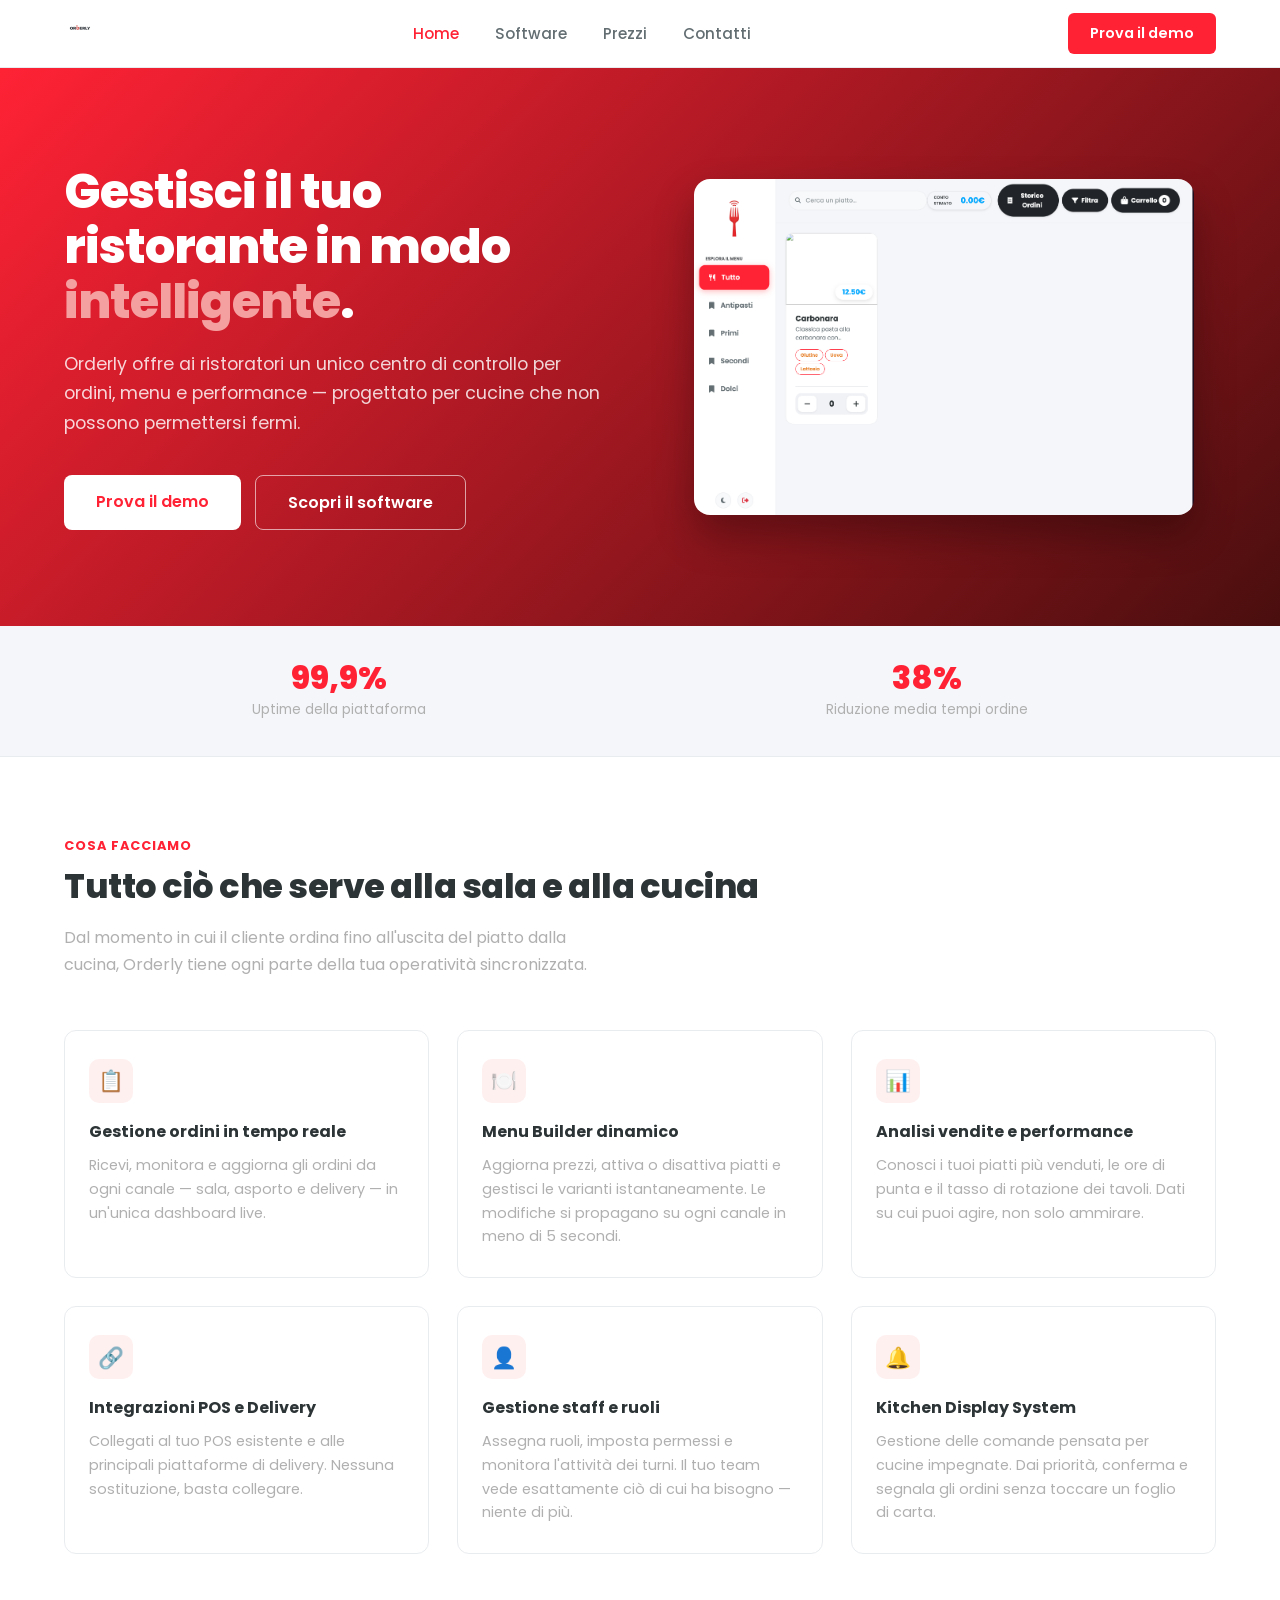
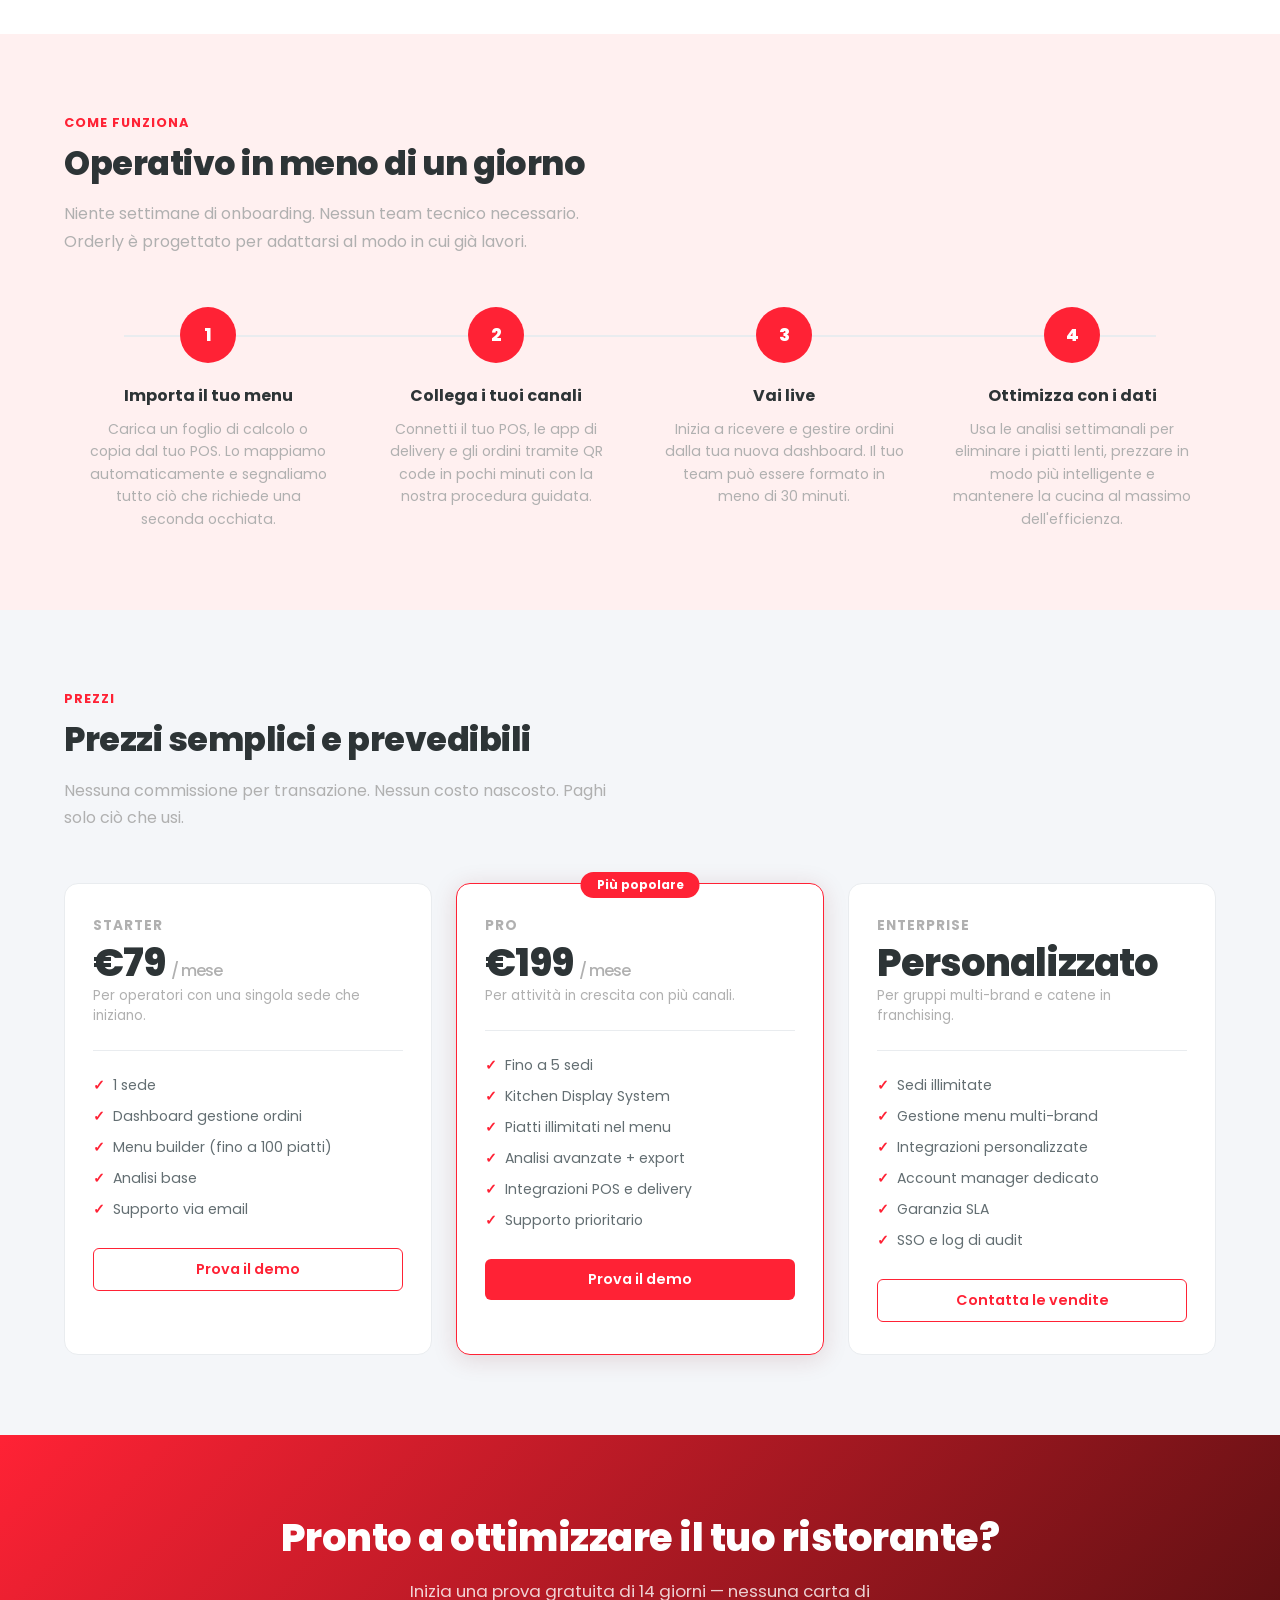
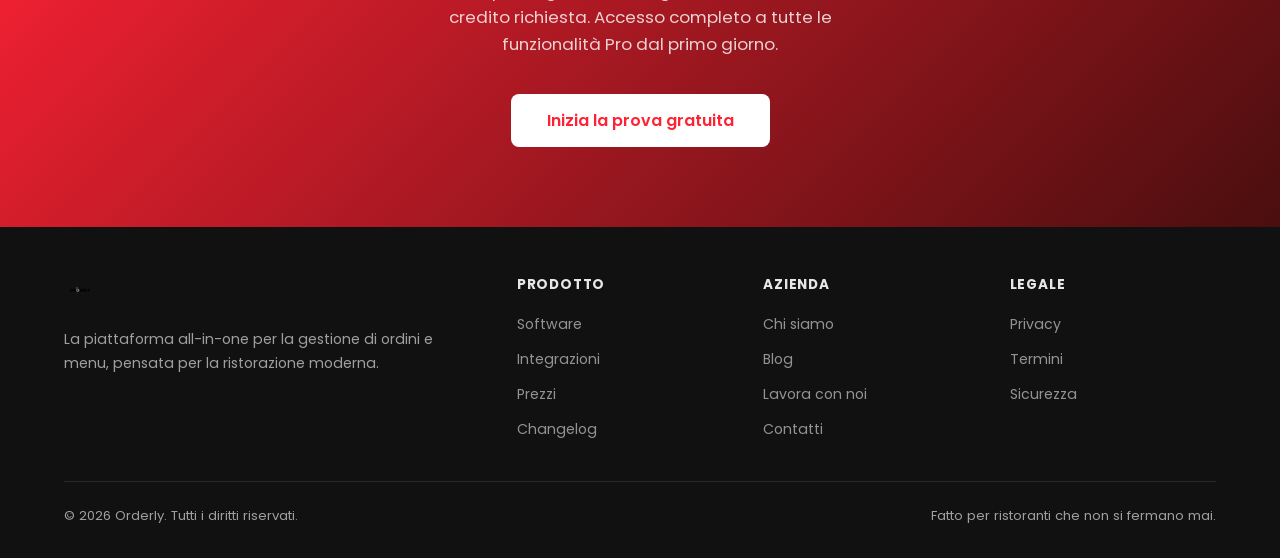
==== landing/index.html @ b4972fc3 "Simplified and stripped version: removed APIs, docs, logos, landing page assets; refactored dashboar" ====
<!DOCTYPE html>
<html lang="it">

<head>
  <meta charset="UTF-8" />
  <meta name="viewport" content="width=device-width, initial-scale=1.0" />
  <title>Orderly — Gestione Ordini e Menu per Ristoranti</title>
  <link rel="stylesheet" href="css/global.css" />
  <link rel="stylesheet" href="css/index.css" />
</head>

<body>

  <!-- NAV -->
  <nav>
    <a class="nav-logo" href="index.html"><img src="../imgs/logo_original.png" alt="Orderly"
        style="height: 32px; width: auto;"></a>
    <ul class="nav-links">
      <li><a href="index.html" class="active">Home</a></li>
      <li><a href="software.html">Software</a></li>
      <li><a href="pricing.html">Prezzi</a></li>
      <li><a href="contatti.html">Contatti</a></li>
    </ul>
    <div class="nav-cta">
      <a href="../index.php" class="btn btn-primary">Prova il demo</a>
    </div>
  </nav>

  <!-- HERO -->
  <section class="hero">
    <div class="hero-content">
      <h1>Gestisci il tuo ristorante in modo <em>intelligente</em>.</h1>
      <p>Orderly offre ai ristoratori un unico centro di controllo per ordini, menu e performance — progettato per
        cucine che non possono permettersi fermi.</p>
      <div class="hero-actions">
        <a href="../index.php" class="btn btn-primary btn-lg">Prova il demo</a>
        <a href="software.html" class="btn btn-outline btn-lg">Scopri il software</a>
      </div>
    </div>
    <div class="hero-visual">
      <img src="../imgs/webapp/TAVOLO%20LIGHT%20MODE.png" alt="Orderly Webapp"
        style="width:100%; max-width:500px; border-radius:16px; box-shadow:0 20px 40px rgba(0,0,0,0.3); display:block;">
    </div>
  </section>

  <!-- STATS BAR -->
  <div class="stats-bar">
    <div class="stat">
      <div class="stat-number">99,9%</div>
      <div class="stat-label">Uptime della piattaforma</div>
    </div>
    <div class="stat">
      <div class="stat-number">38%</div>
      <div class="stat-label">Riduzione media tempi ordine</div>
    </div>
  </div>

  <!-- FEATURES -->
  <section>
    <div class="section-label">Cosa facciamo</div>
    <h2 class="section-title">Tutto ciò che serve alla sala e alla cucina</h2>
    <p class="section-sub">Dal momento in cui il cliente ordina fino all'uscita del piatto dalla cucina, Orderly tiene
      ogni parte della tua operatività sincronizzata.</p>
    <div class="features-grid">
      <div class="feature-card">
        <div class="feature-icon">📋</div>
        <h3>Gestione ordini in tempo reale</h3>
        <p>Ricevi, monitora e aggiorna gli ordini da ogni canale — sala, asporto e delivery — in un'unica dashboard
          live.</p>
      </div>
      <div class="feature-card">
        <div class="feature-icon">🍽️</div>
        <h3>Menu Builder dinamico</h3>
        <p>Aggiorna prezzi, attiva o disattiva piatti e gestisci le varianti istantaneamente. Le modifiche si propagano
          su ogni canale in meno di 5 secondi.</p>
      </div>
      <div class="feature-card">
        <div class="feature-icon">📊</div>
        <h3>Analisi vendite e performance</h3>
        <p>Conosci i tuoi piatti più venduti, le ore di punta e il tasso di rotazione dei tavoli. Dati su cui puoi
          agire, non solo ammirare.</p>
      </div>
      <div class="feature-card">
        <div class="feature-icon">🔗</div>
        <h3>Integrazioni POS e Delivery</h3>
        <p>Collegati al tuo POS esistente e alle principali piattaforme di delivery. Nessuna sostituzione, basta
          collegare.</p>
      </div>
      <div class="feature-card">
        <div class="feature-icon">👤</div>
        <h3>Gestione staff e ruoli</h3>
        <p>Assegna ruoli, imposta permessi e monitora l'attività dei turni. Il tuo team vede esattamente ciò di cui ha
          bisogno — niente di più.</p>
      </div>
      <div class="feature-card">
        <div class="feature-icon">🔔</div>
        <h3>Kitchen Display System</h3>
        <p>Gestione delle comande pensata per cucine impegnate. Dai priorità, conferma e segnala gli ordini senza
          toccare un foglio di carta.</p>
      </div>
    </div>
  </section>

  <!-- HOW IT WORKS -->
  <section class="how-section">
    <div class="section-label">Come funziona</div>
    <h2 class="section-title">Operativo in meno di un giorno</h2>
    <p class="section-sub">Niente settimane di onboarding. Nessun team tecnico necessario. Orderly è progettato per
      adattarsi al modo in cui già lavori.</p>
    <div class="steps">
      <div class="step">
        <div class="step-num">1</div>
        <h3>Importa il tuo menu</h3>
        <p>Carica un foglio di calcolo o copia dal tuo POS. Lo mappiamo automaticamente e segnaliamo tutto ciò che
          richiede una seconda occhiata.</p>
      </div>
      <div class="step">
        <div class="step-num">2</div>
        <h3>Collega i tuoi canali</h3>
        <p>Connetti il tuo POS, le app di delivery e gli ordini tramite QR code in pochi minuti con la nostra procedura
          guidata.</p>
      </div>
      <div class="step">
        <div class="step-num">3</div>
        <h3>Vai live</h3>
        <p>Inizia a ricevere e gestire ordini dalla tua nuova dashboard. Il tuo team può essere formato in meno di 30
          minuti.</p>
      </div>
      <div class="step">
        <div class="step-num">4</div>
        <h3>Ottimizza con i dati</h3>
        <p>Usa le analisi settimanali per eliminare i piatti lenti, prezzare in modo più intelligente e mantenere la
          cucina al massimo dell'efficienza.</p>
      </div>
    </div>
  </section>



  <!-- PRICING -->
  <section style="background: var(--gray-light);">
    <div class="section-label">Prezzi</div>
    <h2 class="section-title">Prezzi semplici e prevedibili</h2>
    <p class="section-sub">Nessuna commissione per transazione. Nessun costo nascosto. Paghi solo ciò che usi.</p>
    <div class="pricing-grid">
      <div class="pricing-card">
        <div class="pricing-name">Starter</div>
        <div class="pricing-price">€79 <span>/ mese</span></div>
        <p class="pricing-desc">Per operatori con una singola sede che iniziano.</p>
        <ul class="pricing-features">
          <li>1 sede</li>
          <li>Dashboard gestione ordini</li>
          <li>Menu builder (fino a 100 piatti)</li>
          <li>Analisi base</li>
          <li>Supporto via email</li>
        </ul>
        <a href="#" class="btn btn-outline" style="width:100%; text-align:center; display:block;">Prova il demo</a>
      </div>
      <div class="pricing-card featured">
        <div class="pricing-badge">Più popolare</div>
        <div class="pricing-name">Pro</div>
        <div class="pricing-price">€199 <span>/ mese</span></div>
        <p class="pricing-desc">Per attività in crescita con più canali.</p>
        <ul class="pricing-features">
          <li>Fino a 5 sedi</li>
          <li>Kitchen Display System</li>
          <li>Piatti illimitati nel menu</li>
          <li>Analisi avanzate + export</li>
          <li>Integrazioni POS e delivery</li>
          <li>Supporto prioritario</li>
        </ul>
        <a href="#" class="btn btn-primary" style="width:100%; text-align:center; display:block;">Prova il demo</a>
      </div>
      <div class="pricing-card">
        <div class="pricing-name">Enterprise</div>
        <div class="pricing-price">Personalizzato</div>
        <p class="pricing-desc">Per gruppi multi-brand e catene in franchising.</p>
        <ul class="pricing-features">
          <li>Sedi illimitate</li>
          <li>Gestione menu multi-brand</li>
          <li>Integrazioni personalizzate</li>
          <li>Account manager dedicato</li>
          <li>Garanzia SLA</li>
          <li>SSO e log di audit</li>
        </ul>
        <a href="#" class="btn btn-outline" style="width:100%; text-align:center; display:block;">Contatta le
          vendite</a>
      </div>
    </div>
  </section>

  <!-- CTA -->
  <section class="cta-section">
    <h2 class="section-title">Pronto a ottimizzare il tuo ristorante?</h2>
    <p>Inizia una prova gratuita di 14 giorni — nessuna carta di credito richiesta. Accesso completo a tutte le
      funzionalità Pro dal primo giorno.</p>
    <a href="../index.php" class="btn btn-primary btn-lg">Inizia la prova gratuita</a>
  </section>

  <!-- FOOTER -->
  <footer>
    <div class="footer-grid">
      <div class="footer-brand">
        <a class="nav-logo" href="index.html"><img src="../imgs/logo_invert.png" alt="Orderly"
            style="height: 32px; width: auto;"></a>
        <p>La piattaforma all-in-one per la gestione di ordini e menu, pensata per la ristorazione moderna.</p>
      </div>
      <div class="footer-col">
        <h4>Prodotto</h4>
        <ul>
          <li><a href="software.html">Software</a></li>
          <li><a href="#">Integrazioni</a></li>
          <li><a href="pricing.html">Prezzi</a></li>
          <li><a href="#">Changelog</a></li>
        </ul>
      </div>
      <div class="footer-col">
        <h4>Azienda</h4>
        <ul>
          <li><a href="#">Chi siamo</a></li>
          <li><a href="#">Blog</a></li>
          <li><a href="#">Lavora con noi</a></li>
          <li><a href="contatti.html">Contatti</a></li>
        </ul>
      </div>
      <div class="footer-col">
        <h4>Legale</h4>
        <ul>
          <li><a href="#">Privacy</a></li>
          <li><a href="#">Termini</a></li>
          <li><a href="#">Sicurezza</a></li>
        </ul>
      </div>
    </div>
    <div class="footer-bottom">
      <span>© 2026 Orderly. Tutti i diritti riservati.</span>
      <span>Fatto per ristoranti che non si fermano mai.</span>
    </div>
  </footer>

</body>

</html>
---- landing/css/global.css ----
@import url('https://fonts.googleapis.com/css2?family=Poppins:wght@300;400;500;600;700;800&display=swap');

* {
  margin: 0;
  padding: 0;
  box-sizing: border-box;
}

:root {
  --red-dark: #ff2235;
  --red-mid: #e01a2c;
  --red-light: #ff4757;
  --red-subtle: #fff0f0;
  --white: #ffffff;
  --gray-light: #f4f6f9;
  --gray-mid: #e9ecef;
  --text-dark: #2d3436;
  --text-mid: #636e72;
  --text-light: #b0b0b0;
}

body {
  font-family: 'Poppins', sans-serif;
  color: var(--text-dark);
  background: var(--white);
}

/* NAV */
nav {
  display: flex;
  align-items: center;
  justify-content: space-between;
  padding: 0 64px;
  height: 68px;
  background: var(--white);
  border-bottom: 1px solid var(--gray-mid);
  position: sticky;
  top: 0;
  z-index: 100;
}

.nav-logo {
  font-size: 1.4rem;
  font-weight: 700;
  color: var(--red-dark);
  text-decoration: none;
  letter-spacing: -0.5px;
}

.nav-logo span {
  color: var(--text-dark);
}

.nav-links {
  display: flex;
  gap: 36px;
  list-style: none;
}

.nav-links a {
  text-decoration: none;
  color: var(--text-mid);
  font-size: 0.95rem;
  font-weight: 500;
  transition: color 0.2s;
}

.nav-links a:hover,
.nav-links a.active {
  color: var(--red-dark);
}

.nav-cta {
  display: flex;
  gap: 12px;
  align-items: center;
}

/* BUTTONS */
.btn {
  display: inline-block;
  padding: 10px 22px;
  border-radius: 6px;
  font-size: 0.9rem;
  font-weight: 600;
  text-decoration: none;
  transition: all 0.2s;
  cursor: pointer;
  border: none;
}

.btn-primary {
  background: var(--red-dark);
  color: var(--white);
}

.btn-primary:hover {
  background: var(--red-mid);
}

.btn-outline {
  background: transparent;
  color: var(--red-dark);
  border: 1.5px solid var(--red-dark);
}

.btn-outline:hover {
  background: var(--red-subtle);
}

.btn-lg {
  padding: 14px 32px;
  font-size: 1rem;
  border-radius: 8px;
}

/* SECTIONS */
section {
  padding: 80px 64px;
}

.section-label {
  font-size: 0.8rem;
  font-weight: 700;
  text-transform: uppercase;
  letter-spacing: 1px;
  color: var(--red-dark);
  margin-bottom: 12px;
}

.section-title {
  font-size: 2.1rem;
  font-weight: 800;
  letter-spacing: -0.5px;
  color: var(--text-dark);
  margin-bottom: 16px;
  line-height: 1.2;
}

.section-sub {
  font-size: 1rem;
  color: var(--text-light);
  line-height: 1.7;
  max-width: 560px;
}

/* CTA BANNER */
.cta-section {
  background: linear-gradient(135deg, var(--red-dark) 0%, #4a0e0e 100%);
  color: var(--white);
  text-align: center;
  padding: 80px 64px;
}

.cta-section .section-title {
  color: var(--white);
  font-size: 2.4rem;
}

.cta-section p {
  color: rgba(255, 255, 255, 0.8);
  font-size: 1.05rem;
  margin: 16px auto 36px;
  max-width: 480px;
  line-height: 1.6;
}

.cta-section .btn-primary {
  background: var(--white);
  color: var(--red-dark);
  font-size: 1rem;
  padding: 14px 36px;
}

.cta-section .btn-primary:hover {
  background: var(--red-subtle);
}

/* FOOTER */
footer {
  background: #111;
  color: rgba(255, 255, 255, 0.6);
  padding: 48px 64px 32px;
}

.footer-grid {
  display: grid;
  grid-template-columns: 2fr 1fr 1fr 1fr;
  gap: 40px;
  margin-bottom: 40px;
}

.footer-brand .nav-logo {
  color: rgba(255, 255, 255, 0.9);
  display: block;
  margin-bottom: 12px;
}

.footer-brand p {
  font-size: 0.88rem;
  line-height: 1.7;
}

.footer-col h4 {
  font-size: 0.85rem;
  font-weight: 700;
  color: rgba(255, 255, 255, 0.9);
  text-transform: uppercase;
  letter-spacing: 0.8px;
  margin-bottom: 16px;
}

.footer-col ul {
  list-style: none;
  display: flex;
  flex-direction: column;
  gap: 10px;
}

.footer-col ul a {
  text-decoration: none;
  color: rgba(255, 255, 255, 0.55);
  font-size: 0.88rem;
  transition: color 0.2s;
}

.footer-col ul a:hover {
  color: rgba(255, 255, 255, 0.9);
}

.footer-bottom {
  border-top: 1px solid rgba(255, 255, 255, 0.1);
  padding-top: 24px;
  font-size: 0.82rem;
  display: flex;
  justify-content: space-between;
}

@media (max-width: 900px) {
  nav {
    padding: 0 24px;
  }
---- landing/css/index.css ----
/* HERO */
.hero {
  background: linear-gradient(135deg, var(--red-dark) 0%, #4a0e0e 100%);
  color: var(--white);
  padding: 96px 64px;
  display: flex;
  align-items: center;
  gap: 64px;
}

.hero-content {
  flex: 1;
  max-width: 560px;
}

.hero-badge {
  display: inline-block;
  background: rgba(255, 255, 255, 0.15);
  border: 1px solid rgba(255, 255, 255, 0.3);
  color: rgba(255, 255, 255, 0.9);
  font-size: 0.8rem;
  font-weight: 600;
  padding: 5px 14px;
  border-radius: 20px;
  margin-bottom: 24px;
  letter-spacing: 0.5px;
  text-transform: uppercase;
}

.hero h1 {
  font-size: 3rem;
  font-weight: 800;
  line-height: 1.15;
  margin-bottom: 20px;
  letter-spacing: -1px;
}

.hero h1 em {
  font-style: normal;
  color: #f5a0a0;
}

.hero p {
  font-size: 1.1rem;
  color: rgba(255, 255, 255, 0.82);
  line-height: 1.7;
  margin-bottom: 36px;
}

.hero-actions {
  display: flex;
  gap: 14px;
  flex-wrap: wrap;
}

.hero-actions .btn-primary {
  background: var(--white);
  color: var(--red-dark);
}

.hero-actions .btn-primary:hover {
  background: var(--red-subtle);
}

.hero-actions .btn-outline {
  border-color: rgba(255, 255, 255, 0.6);
  color: var(--white);
}

.hero-actions .btn-outline:hover {
  background: rgba(255, 255, 255, 0.1);
}

.hero-visual {
  flex: 1;
  display: flex;
  justify-content: center;
}

.hero-card {
  background: rgba(255, 255, 255, 0.1);
  border: 1px solid rgba(255, 255, 255, 0.2);
  border-radius: 16px;
  padding: 28px;
  width: 340px;
  backdrop-filter: blur(8px);
}

.hero-card-header {
  display: flex;
  justify-content: space-between;
  align-items: center;
  margin-bottom: 20px;
}

.hero-card-title {
  font-weight: 700;
  font-size: 1rem;
  color: var(--white);
}

.hero-card-badge {
  background: #22c55e;
  color: white;
  font-size: 0.72rem;
  padding: 3px 10px;
  border-radius: 20px;
  font-weight: 600;
}

.hero-card-order {
  background: rgba(255, 255, 255, 0.08);
  border-radius: 10px;
  padding: 14px 16px;
  margin-bottom: 10px;
  display: flex;
  justify-content: space-between;
  align-items: center;
}

.order-info {
  display: flex;
  flex-direction: column;
  gap: 3px;
}

.order-name {
  font-size: 0.88rem;
  font-weight: 600;
  color: var(--white);
}

.order-time {
  font-size: 0.75rem;
  color: rgba(255, 255, 255, 0.55);
}

.order-status {
  font-size: 0.75rem;
  font-weight: 600;
  padding: 4px 10px;
  border-radius: 12px;
}

.status-new {
  background: rgba(234, 179, 8, 0.2);
  color: #fbbf24;
}

.status-prep {
  background: rgba(59, 130, 246, 0.2);
  color: #60a5fa;
}

.status-done {
  background: rgba(34, 197, 94, 0.2);
  color: #4ade80;
}

/* STATS BAR */
.stats-bar {
  background: var(--gray-light);
  padding: 36px 64px;
  display: flex;
  justify-content: space-around;
  gap: 24px;
  border-bottom: 1px solid var(--gray-mid);
}

.stat {
  text-align: center;
}

.stat-number {
  font-size: 2rem;
  font-weight: 800;
  color: var(--red-dark);
  line-height: 1;
}

.stat-label {
  font-size: 0.85rem;
  color: var(--text-light);
  margin-top: 6px;
}

/* FEATURES */
.features-grid {
  display: grid;
  grid-template-columns: repeat(3, 1fr);
  gap: 28px;
  margin-top: 52px;
}

.feature-card {
  background: var(--white);
  border: 1px solid var(--gray-mid);
  border-radius: 12px;
  padding: 28px 24px;
  transition: box-shadow 0.2s, border-color 0.2s;
}

.feature-card:hover {
  box-shadow: 0 4px 20px rgba(122, 26, 26, 0.1);
  border-color: #d98080;
}

.feature-icon {
  width: 44px;
  height: 44px;
  background: var(--red-subtle);
  border-radius: 10px;
  display: flex;
  align-items: center;
  justify-content: center;
  margin-bottom: 16px;
  font-size: 1.3rem;
}

.feature-card h3 {
  font-size: 1rem;
  font-weight: 700;
  margin-bottom: 10px;
  color: var(--text-dark);
}

.feature-card p {
  font-size: 0.9rem;
  color: var(--text-light);
  line-height: 1.65;
}

/* HOW IT WORKS */
.how-section {
  background: var(--red-subtle);
}

.steps {
  display: flex;
  gap: 0;
  margin-top: 52px;
  position: relative;
}

.steps::before {
  content: '';
  position: absolute;
  top: 28px;
  left: 60px;
  right: 60px;
  height: 2px;
  background: var(--gray-mid);
  z-index: 0;
}

.step {
  flex: 1;
  text-align: center;
  padding: 0 24px;
  position: relative;
  z-index: 1;
}

.step-num {
  width: 56px;
  height: 56px;
  border-radius: 50%;
  background: var(--red-dark);
  color: var(--white);
  font-size: 1.1rem;
  font-weight: 800;
  display: flex;
  align-items: center;
  justify-content: center;
  margin: 0 auto 20px;
}

.step h3 {
  font-size: 1rem;
  font-weight: 700;
  margin-bottom: 10px;
}

.step p {
  font-size: 0.88rem;
  color: var(--text-light);
  line-height: 1.6;
}

/* TESTIMONIALS */
.testimonials-grid {
  display: grid;
  grid-template-columns: repeat(2, 1fr);
  gap: 24px;
  margin-top: 52px;
}

.testimonial {
  background: var(--white);
  border: 1px solid var(--gray-mid);
  border-radius: 12px;
  padding: 28px;
}

.testimonial-text {
  font-size: 0.95rem;
  color: var(--text-mid);
  line-height: 1.7;
  margin-bottom: 20px;
  font-style: italic;
}

.testimonial-author {
  display: flex;
  align-items: center;
  gap: 12px;
}

.avatar {
  width: 40px;
  height: 40px;
  border-radius: 50%;
  background: var(--red-dark);
  color: var(--white);
  display: flex;
  align-items: center;
  justify-content: center;
  font-weight: 700;
  font-size: 0.9rem;
}

.author-name {
  font-weight: 700;
  font-size: 0.9rem;
}

.author-role {
  font-size: 0.8rem;
  color: var(--text-light);
}

/* PRICING */
.pricing-grid {
  display: grid;
  grid-template-columns: repeat(3, 1fr);
  gap: 24px;
  margin-top: 52px;
}

.pricing-card {
  border: 1px solid var(--gray-mid);
  border-radius: 14px;
  padding: 32px 28px;
  background: var(--white);
  position: relative;
}

.pricing-card.featured {
  border-color: var(--red-dark);
  box-shadow: 0 4px 24px rgba(122, 26, 26, 0.15);
}

.pricing-badge {
  position: absolute;
  top: -12px;
  left: 50%;
  transform: translateX(-50%);
  background: var(--red-dark);
  color: var(--white);
  font-size: 0.75rem;
  font-weight: 700;
  padding: 4px 16px;
  border-radius: 20px;
  white-space: nowrap;
}

.pricing-name {
  font-size: 0.85rem;
  font-weight: 700;
  text-transform: uppercase;
  letter-spacing: 1px;
  color: var(--text-light);
  margin-bottom: 8px;
}

.pricing-price {
  font-size: 2.4rem;
  font-weight: 800;
  color: var(--text-dark);
  letter-spacing: -1px;
  line-height: 1;
  margin-bottom: 4px;
}

.pricing-price span {
  font-size: 1rem;
  font-weight: 500;
  color: var(--text-light);
}

.pricing-desc {
  font-size: 0.85rem;
  color: var(--text-light);
  margin-bottom: 24px;
  padding-bottom: 24px;
  border-bottom: 1px solid var(--gray-mid);
}

.pricing-features {
  list-style: none;
  margin-bottom: 28px;
  display: flex;
  flex-direction: column;
  gap: 10px;
}

.pricing-features li {
  font-size: 0.88rem;
  color: var(--text-mid);
  display: flex;
  align-items: center;
  gap: 8px;
}

.pricing-features li::before {
  content: '✓';
  color: var(--red-dark);
  font-weight: 700;
  font-size: 0.85rem;
}

@media (max-width: 900px) {}
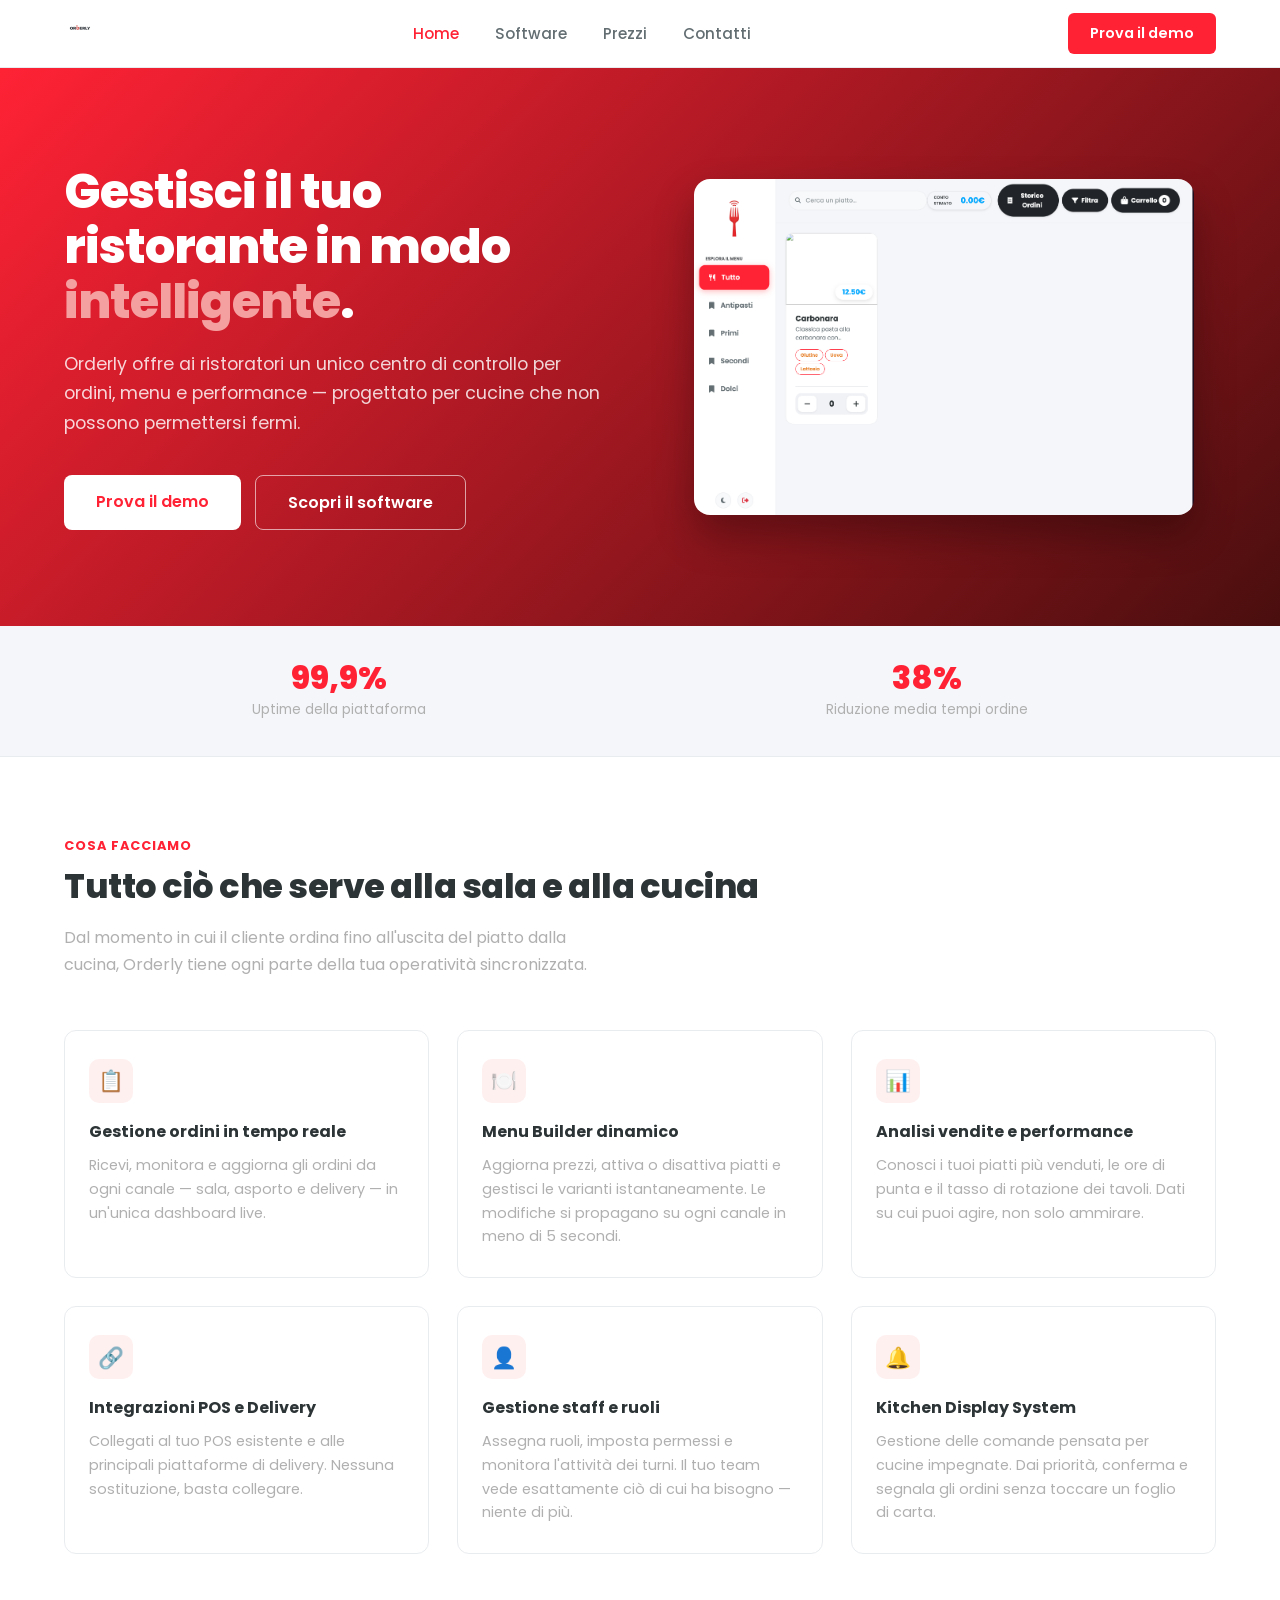
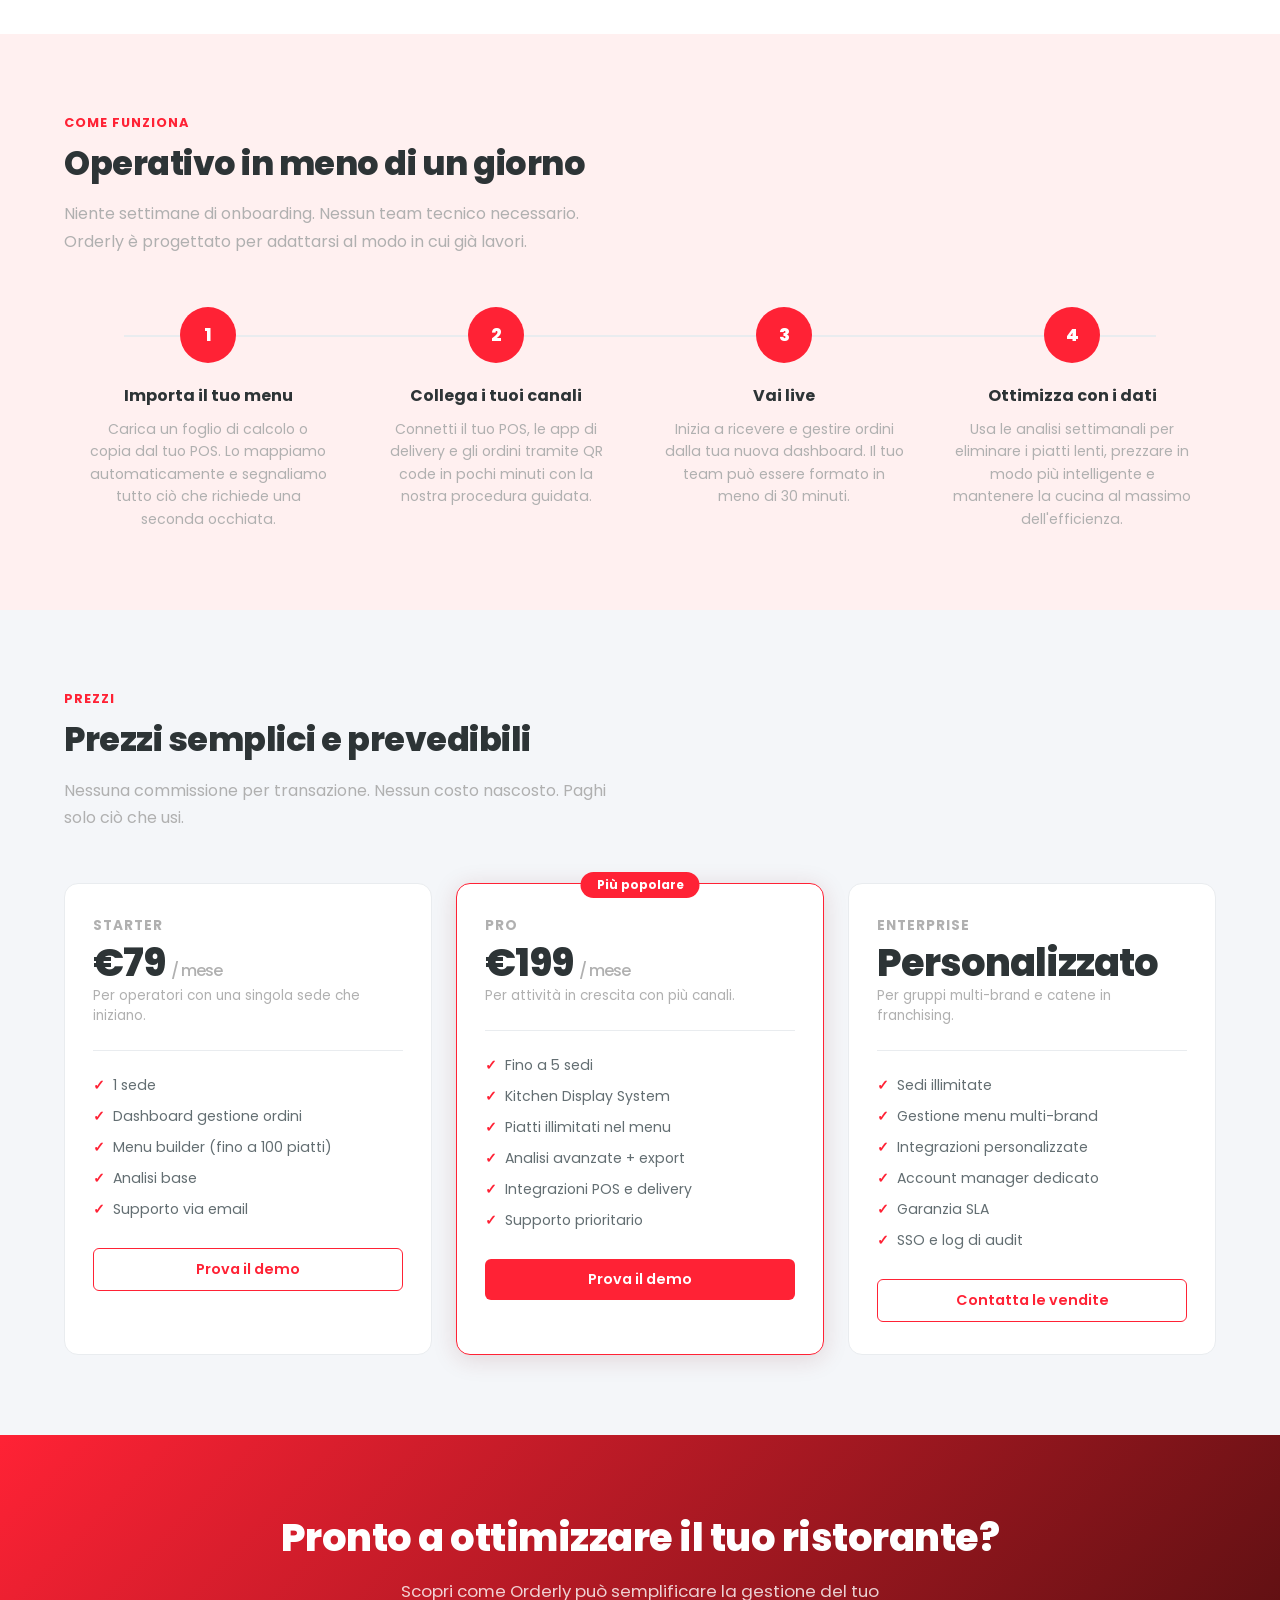
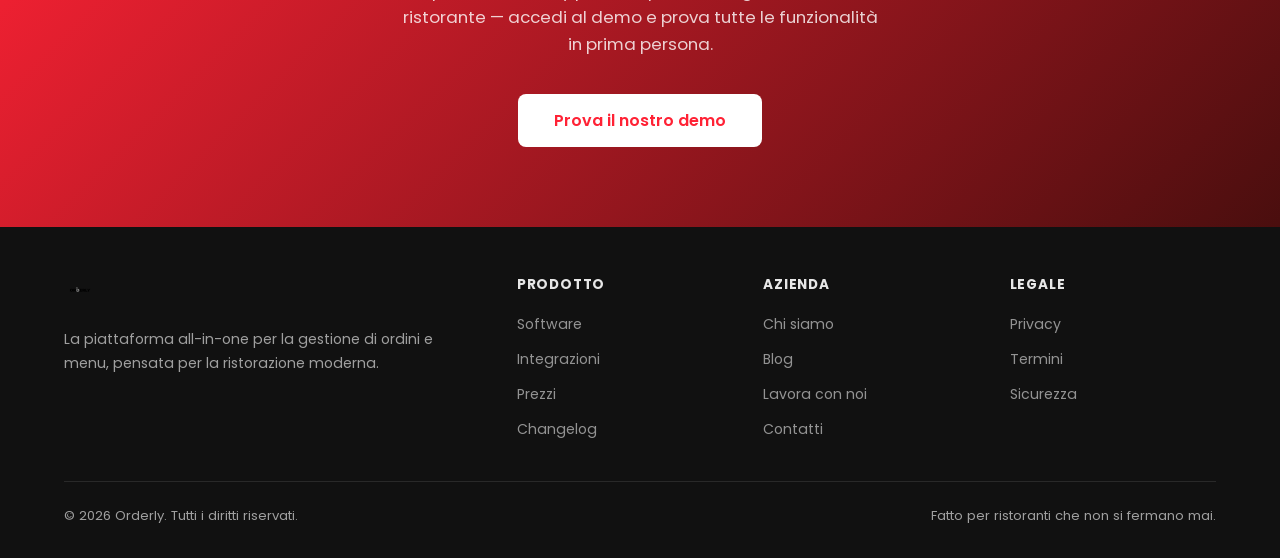
==== commit 7178c9ec: "Update pricing.html to reflect actual features and remove free trial mentions" ====
--- a/landing/index.html
+++ b/landing/index.html
@@ -192,9 +192,9 @@
   <!-- CTA -->
   <section class="cta-section">
     <h2 class="section-title">Pronto a ottimizzare il tuo ristorante?</h2>
-    <p>Inizia una prova gratuita di 14 giorni — nessuna carta di credito richiesta. Accesso completo a tutte le
-      funzionalità Pro dal primo giorno.</p>
-    <a href="../index.php" class="btn btn-primary btn-lg">Inizia la prova gratuita</a>
+    <p>Scopri come Orderly può semplificare la gestione del tuo ristorante — accedi al demo e prova tutte le
+      funzionalità in prima persona.</p>
+    <a href="../index.php" class="btn btn-primary btn-lg">Prova il nostro demo</a>
   </section>
 
   <!-- FOOTER -->
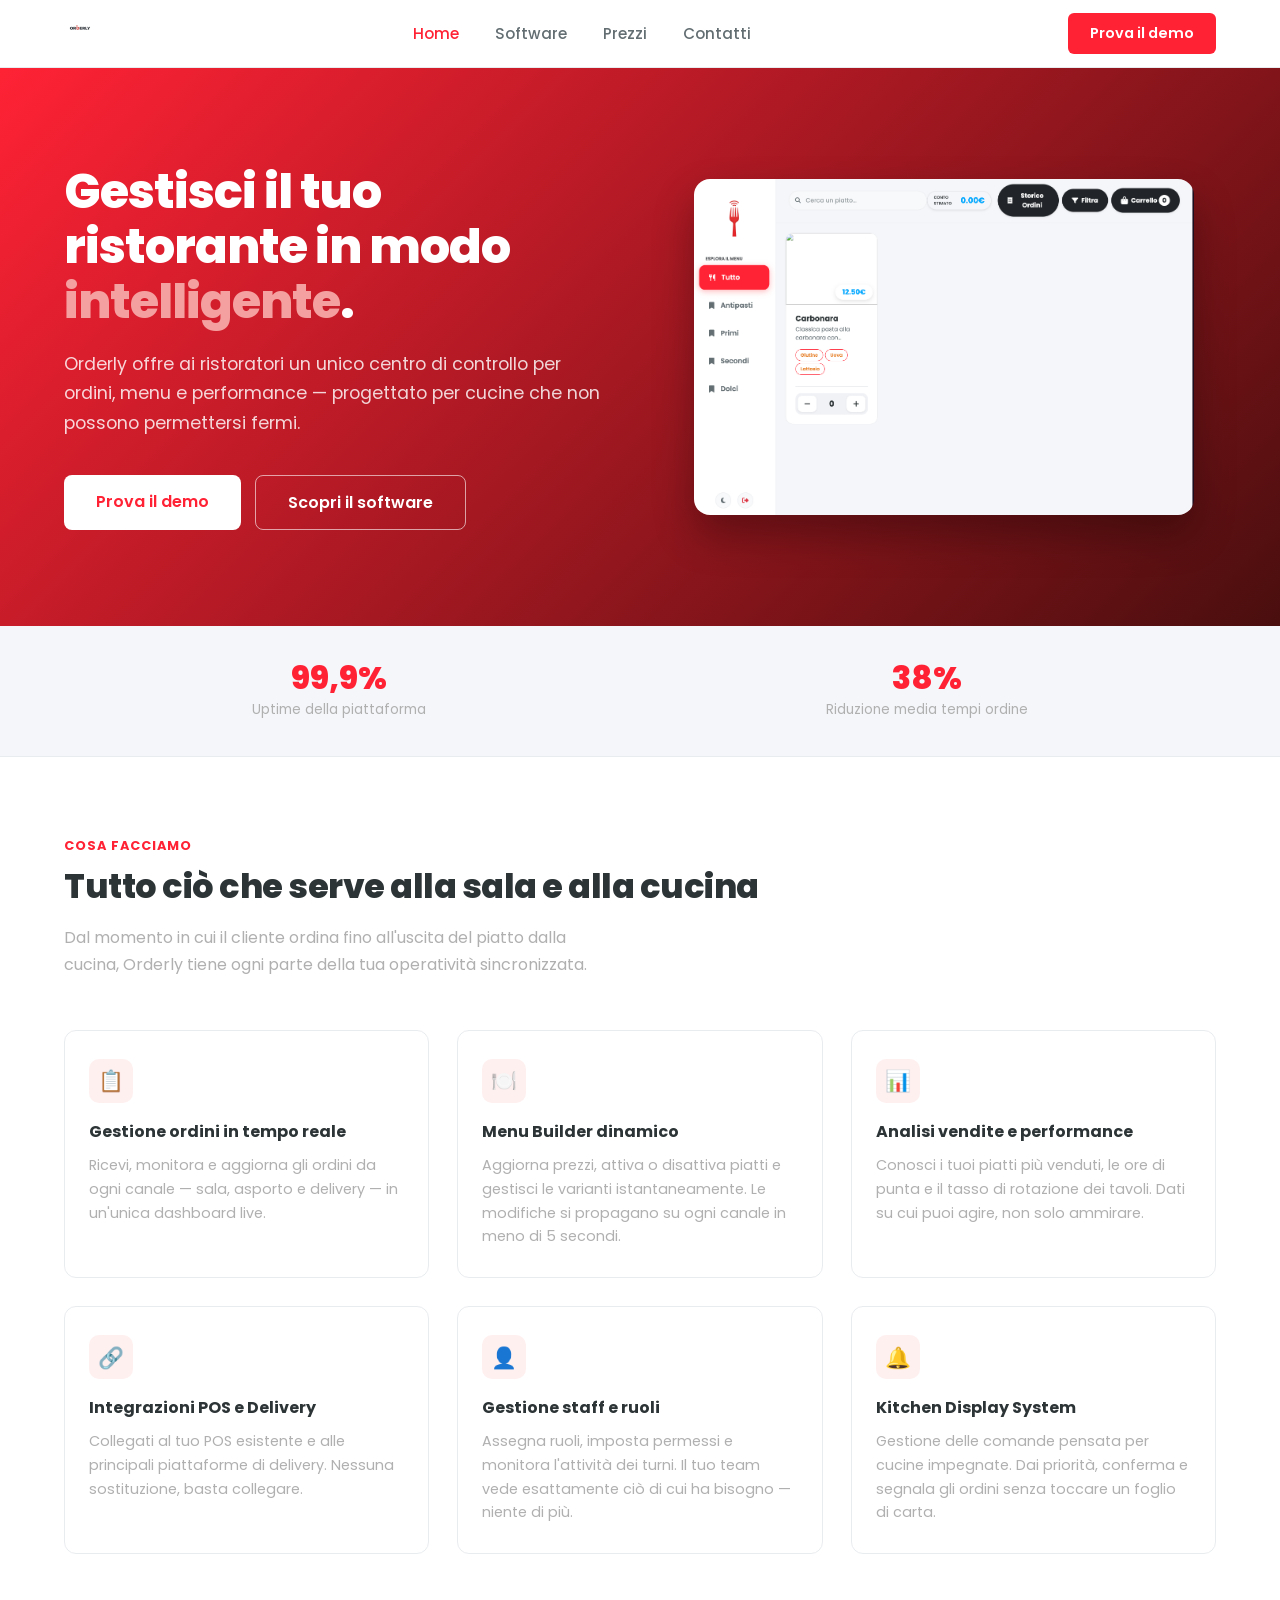
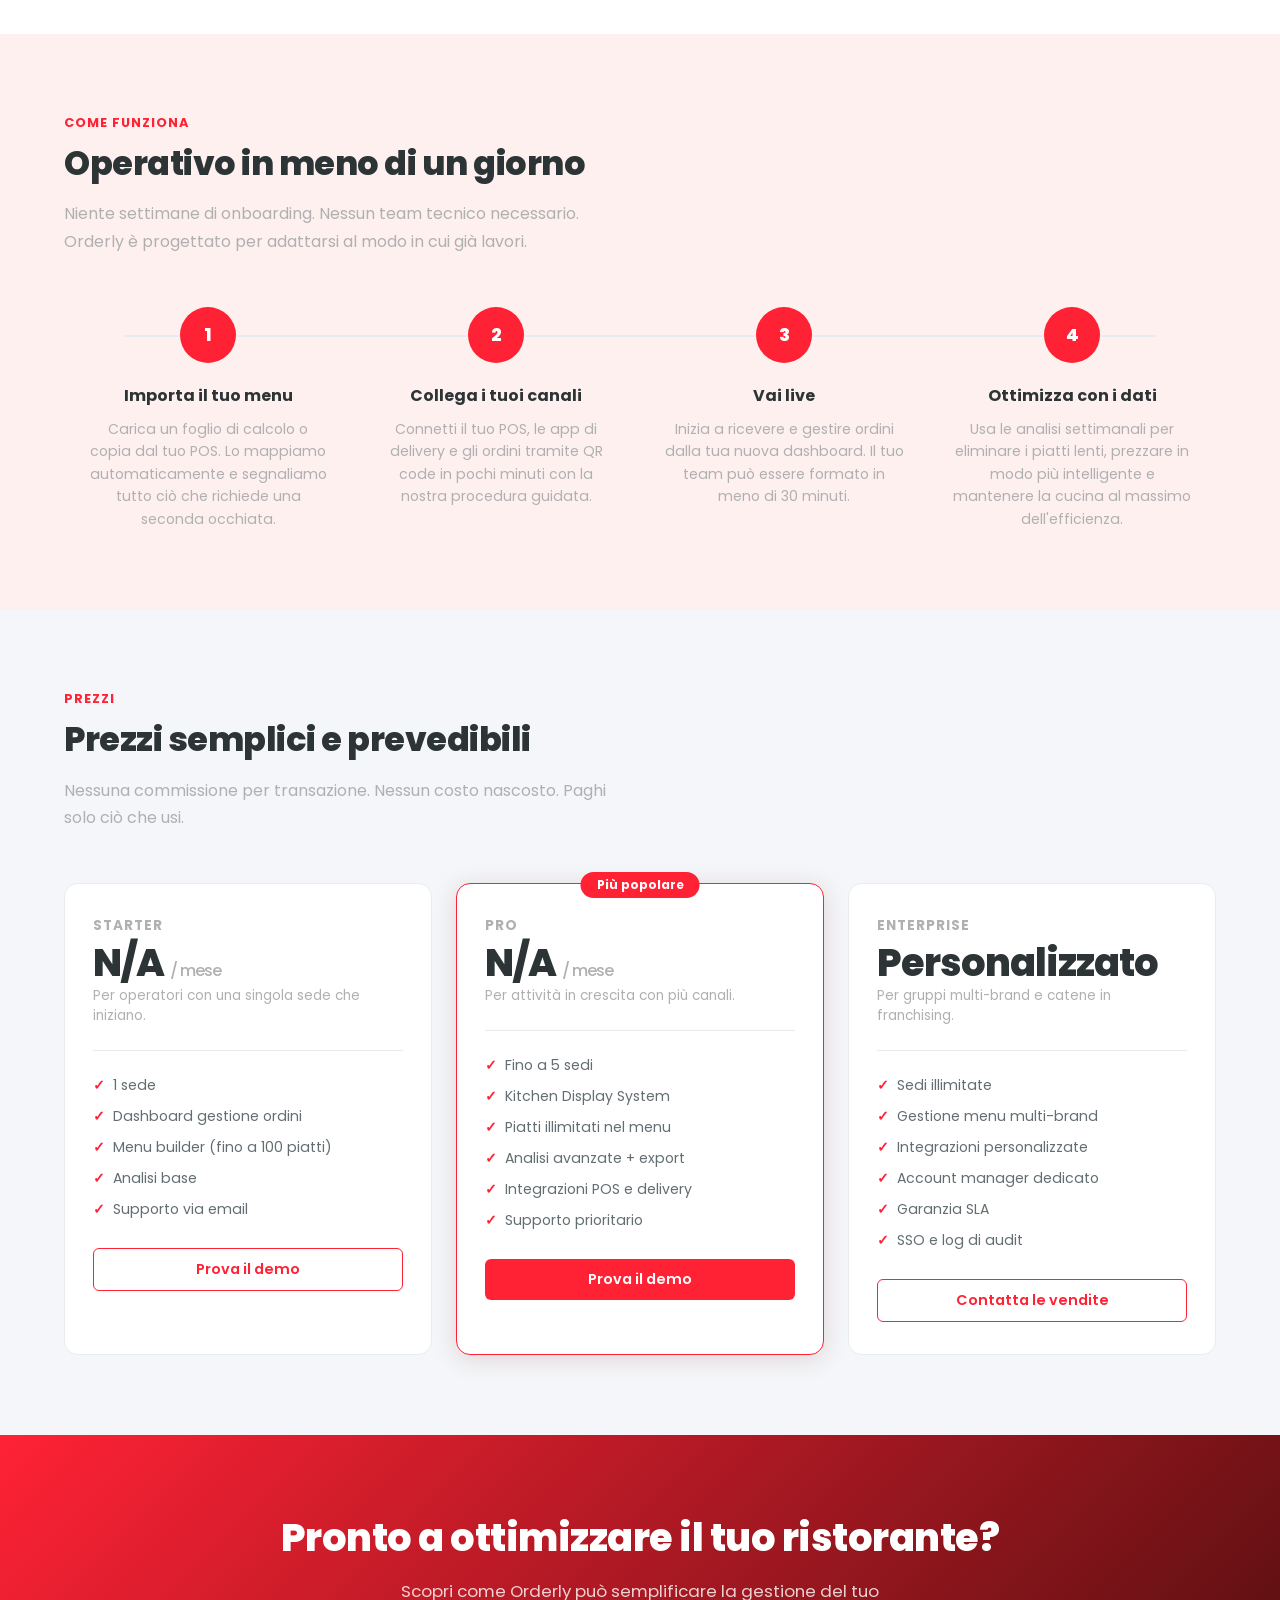
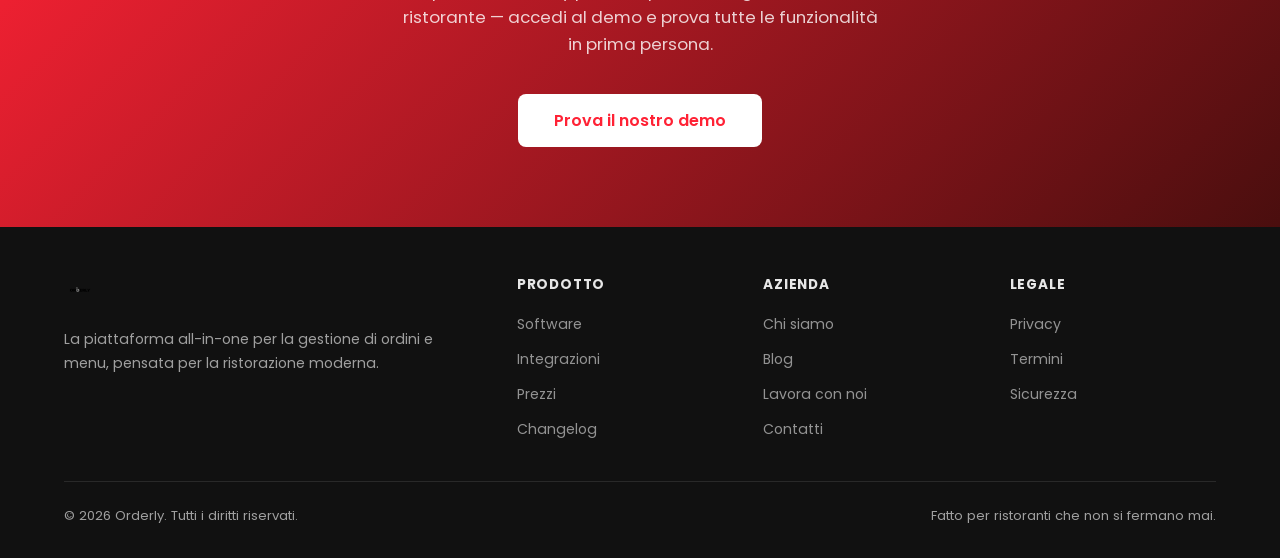
==== commit 7b4f8bfe: "Change all prices to N/A" ====
--- a/landing/index.html
+++ b/landing/index.html
@@ -145,7 +145,7 @@
     <div class="pricing-grid">
       <div class="pricing-card">
         <div class="pricing-name">Starter</div>
-        <div class="pricing-price">€79 <span>/ mese</span></div>
+        <div class="pricing-price">N/A <span>/ mese</span></div>
         <p class="pricing-desc">Per operatori con una singola sede che iniziano.</p>
         <ul class="pricing-features">
           <li>1 sede</li>
@@ -159,7 +159,7 @@
       <div class="pricing-card featured">
         <div class="pricing-badge">Più popolare</div>
         <div class="pricing-name">Pro</div>
-        <div class="pricing-price">€199 <span>/ mese</span></div>
+        <div class="pricing-price">N/A <span>/ mese</span></div>
         <p class="pricing-desc">Per attività in crescita con più canali.</p>
         <ul class="pricing-features">
           <li>Fino a 5 sedi</li>
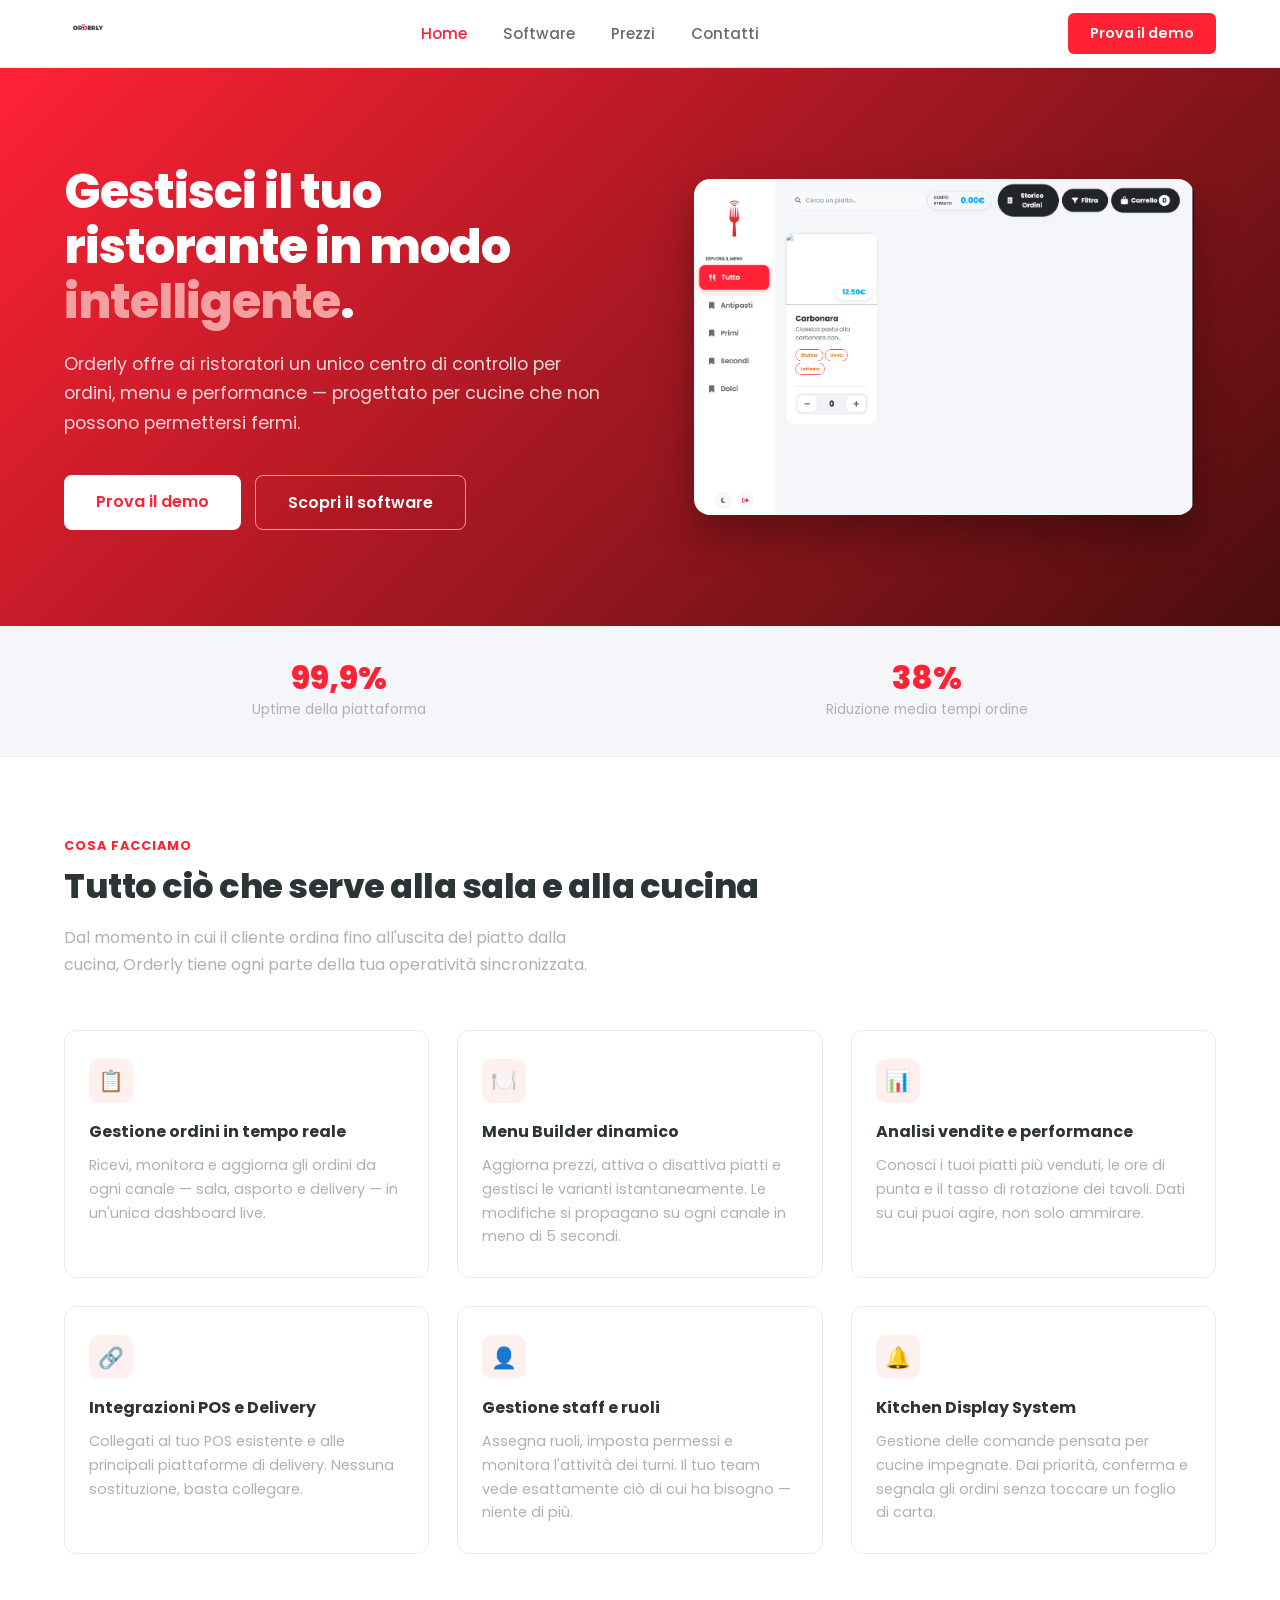
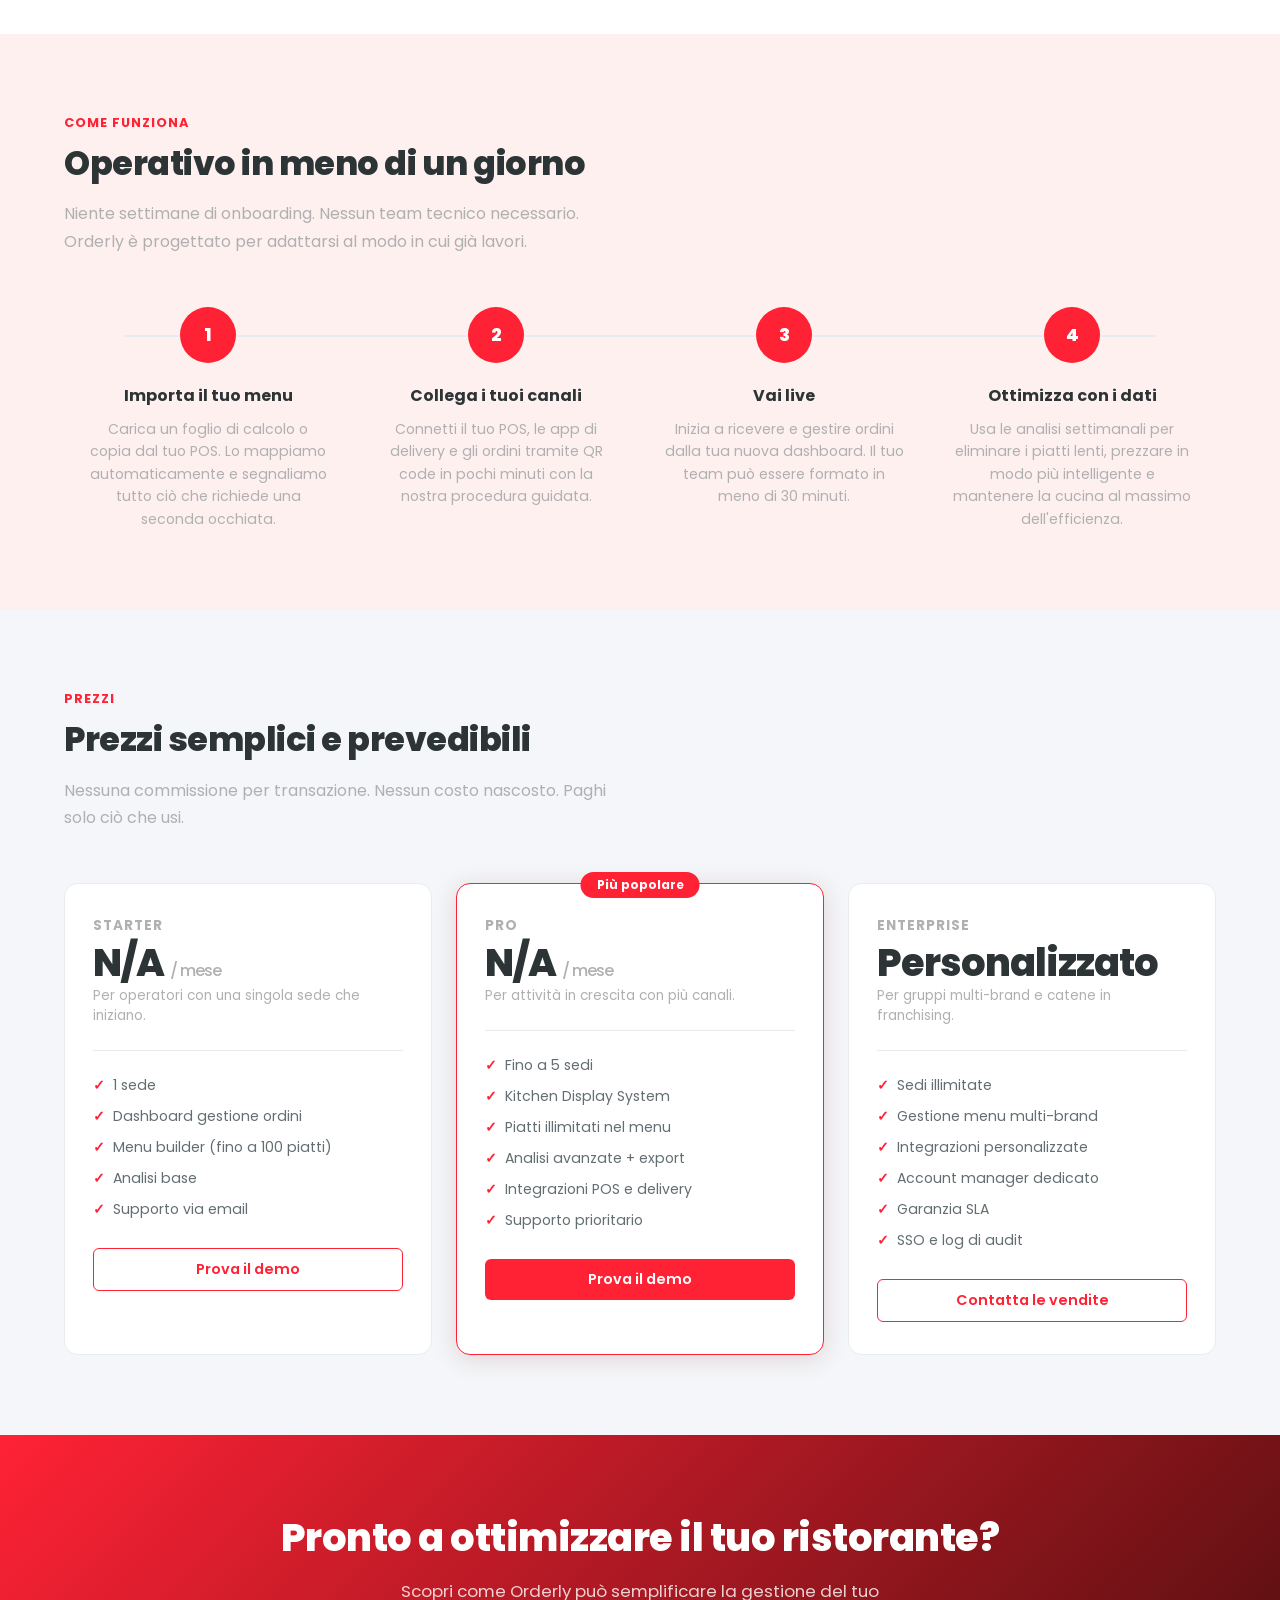
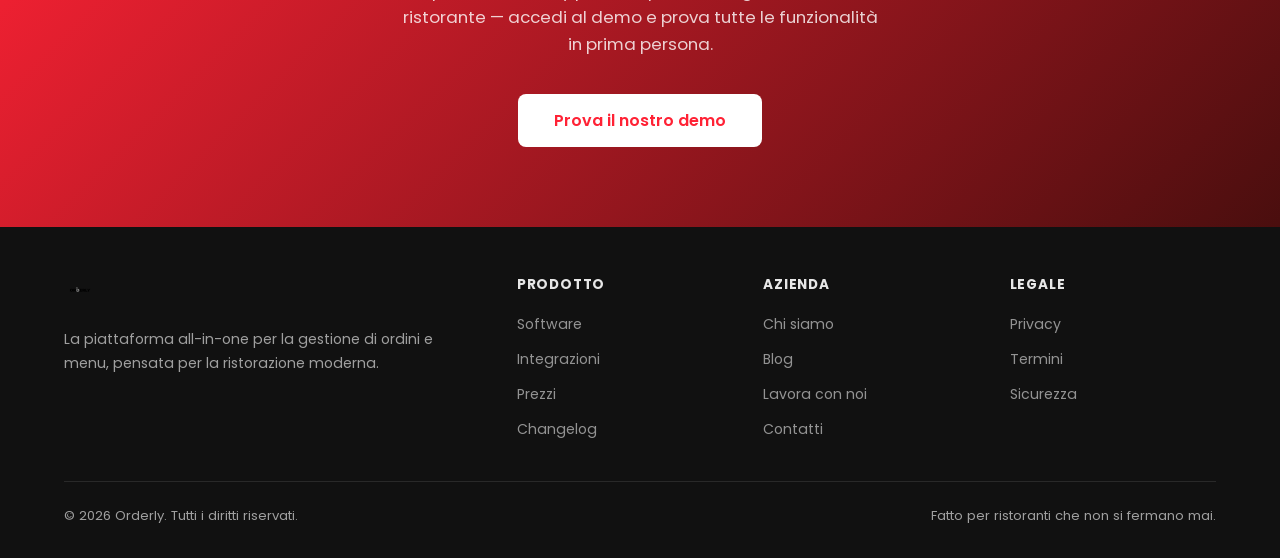
==== commit cd50d898: "code fix" ====
--- a/landing/index.html
+++ b/landing/index.html
@@ -14,7 +14,7 @@
   <!-- NAV -->
   <nav>
     <a class="nav-logo" href="index.html"><img src="../imgs/logo_original.png" alt="Orderly"
-        style="height: 32px; width: auto;"></a>
+        style="height: 48px; width: auto;"></a>
     <ul class="nav-links">
       <li><a href="index.html" class="active">Home</a></li>
       <li><a href="software.html">Software</a></li>
--- a/landing/css/global.css
+++ b/landing/css/global.css
@@ -239,4 +239,30 @@
 @media (max-width: 900px) {
   nav {
     padding: 0 24px;
-  }+  }
+  
+  .nav-links {
+    display: none; /* Hide nav links on mobile for simplicity, could add a hamburger menu if requested */
+  }
+
+  section {
+    padding: 60px 24px;
+  }
+  
+  .section-title {
+    font-size: 1.8rem;
+  }
+  
+  .cta-section {
+    padding: 60px 24px;
+  }
+  
+  .cta-section .section-title {
+    font-size: 1.8rem;
+  }
+
+  .footer-grid {
+    grid-template-columns: 1fr;
+    gap: 32px;
+  }
+}
--- a/landing/css/index.css
+++ b/landing/css/index.css
@@ -429,4 +429,46 @@
   font-size: 0.85rem;
 }
 
-@media (max-width: 900px) {}+@media (max-width: 900px) {
+  .hero {
+    flex-direction: column;
+    padding: 60px 24px;
+    gap: 40px;
+    text-align: center;
+  }
+
+  .hero h1 {
+    font-size: 2.2rem;
+  }
+
+  .hero-actions {
+    justify-content: center;
+  }
+
+  .stats-bar {
+    flex-direction: column;
+    padding: 32px 24px;
+    gap: 32px;
+  }
+
+  .features-grid {
+    grid-template-columns: 1fr;
+  }
+
+  .steps {
+    flex-direction: column;
+    gap: 40px;
+  }
+
+  .steps::before {
+    display: none;
+  }
+
+  .testimonials-grid {
+    grid-template-columns: 1fr;
+  }
+
+  .pricing-grid {
+    grid-template-columns: 1fr;
+  }
+}
